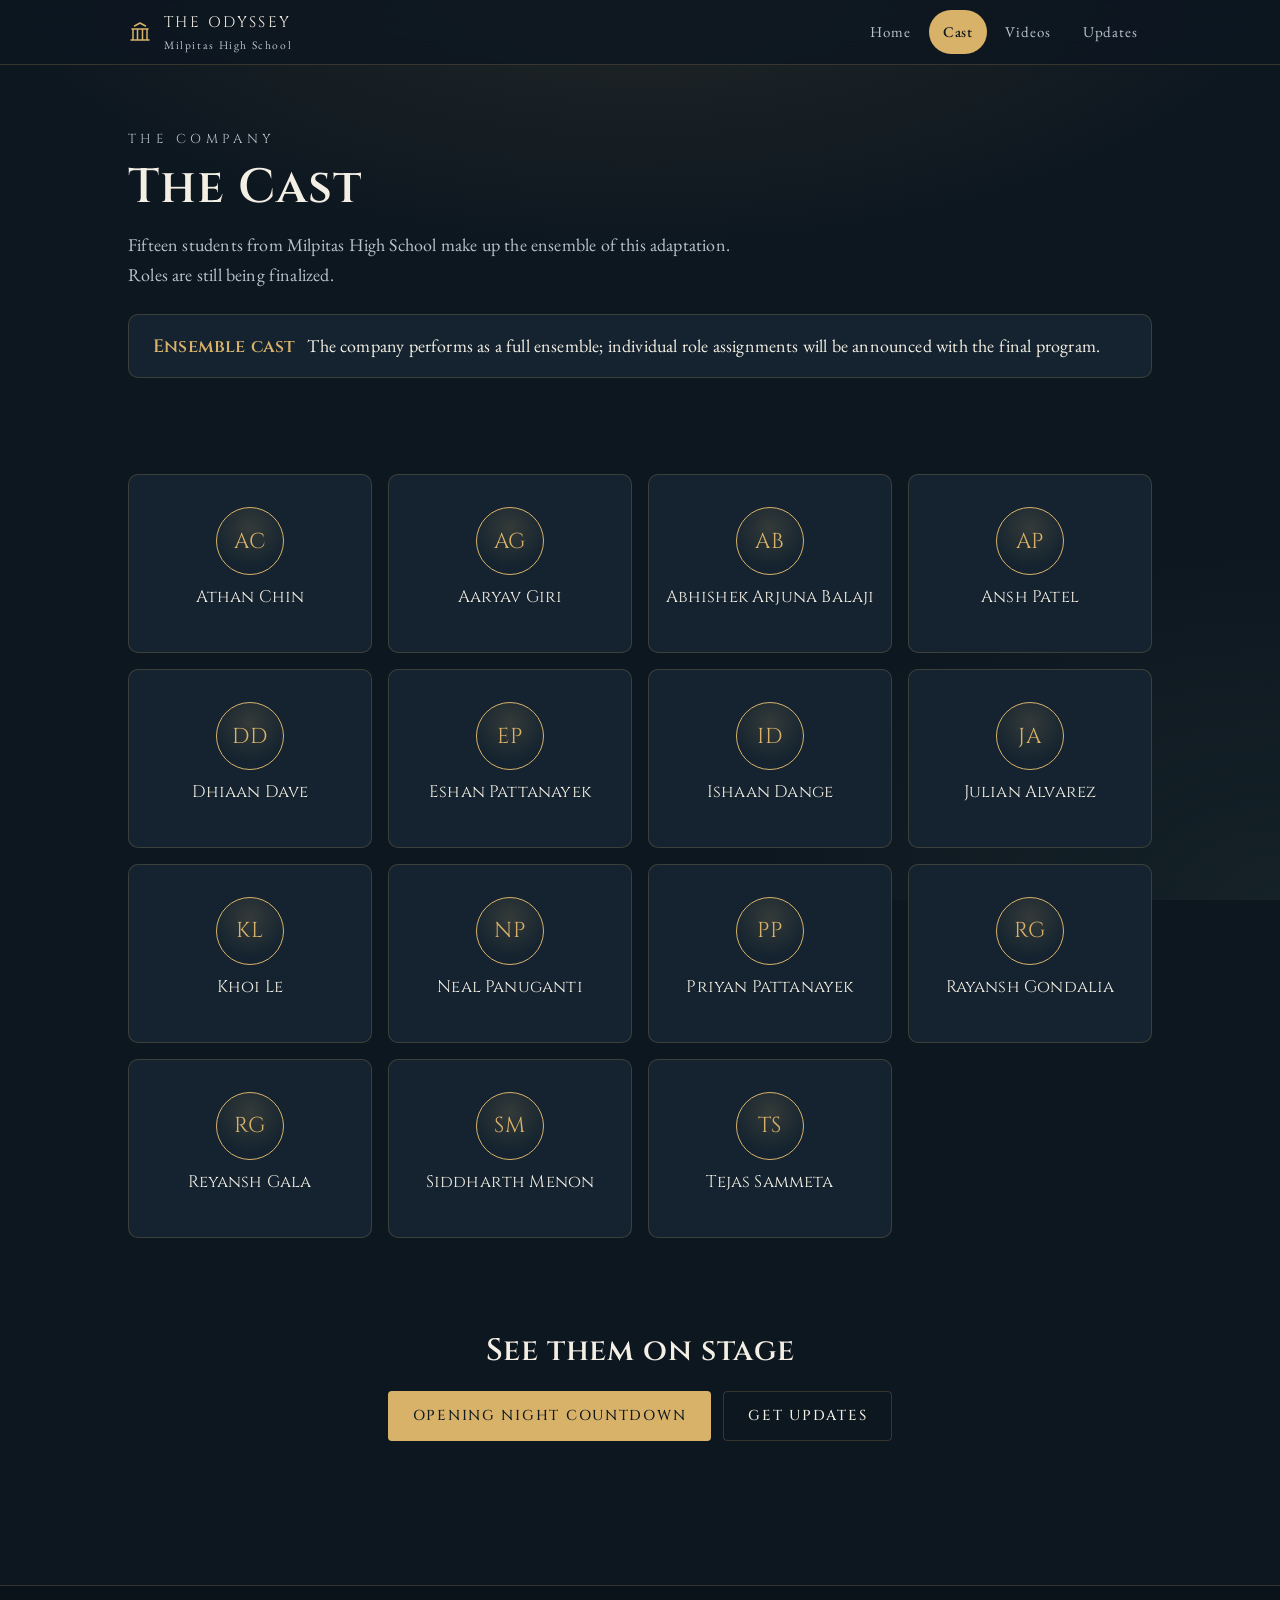
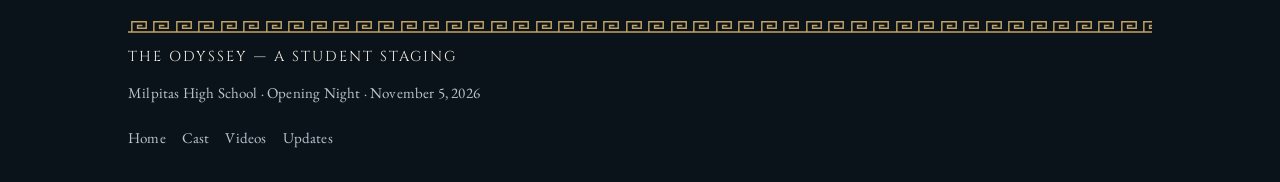
==== cast.html @ 6836c72c "added code" ====
<!DOCTYPE html>
<html lang="en">
<head>
  <meta charset="UTF-8">
  <meta name="viewport" content="width=device-width, initial-scale=1">
  <title>The Cast — The Odyssey | Milpitas High School</title>
  <meta name="description" content="The fifteen performers in the Milpitas High School student staging of the Odyssey.">
  <link rel="preconnect" href="https://fonts.googleapis.com">
  <link rel="preconnect" href="https://fonts.gstatic.com" crossorigin>
  <link href="https://fonts.googleapis.com/css2?family=Cinzel:wght@500;600;700&family=EB+Garamond:ital,wght@0,400;0,500;0,600;1,400&display=swap" rel="stylesheet">
  <link rel="stylesheet" href="assets/styles.css">
</head>
<body>
  <a class="skip-link" href="#main">Skip to content</a>

  <header class="site-header">
    <div class="wrap inner">
      <a class="brand" href="index.html">
        <svg class="brand__mark" width="24" height="24" viewBox="0 0 24 24" fill="none" stroke="currentColor" stroke-width="1.5" stroke-linecap="round" stroke-linejoin="round" aria-hidden="true">
          <path d="M3 20h18M5 20V9M9.5 20V9M14.5 20V9M19 20V9M4 9h16M6.5 6 12 3l5.5 3"/>
        </svg>
        <span class="brand__text">The Odyssey<small>Milpitas High School</small></span>
      </a>
      <button class="nav-toggle" type="button" aria-expanded="false" aria-controls="primary-nav" aria-label="Toggle navigation menu">
        <svg width="22" height="22" viewBox="0 0 24 24" fill="none" stroke="currentColor" stroke-width="1.8" stroke-linecap="round" aria-hidden="true">
          <path d="M4 7h16M4 12h16M4 17h16"/>
        </svg>
      </button>
      <nav class="site-nav" id="primary-nav" aria-label="Primary">
        <a href="index.html">Home</a>
        <a href="cast.html" aria-current="page">Cast</a>
        <a href="videos.html">Videos</a>
        <a href="updates.html">Updates</a>
      </nav>
    </div>
  </header>

  <main id="main">
    <section class="section section--tight">
      <div class="wrap" style="display:grid;gap:24px;">
        <div class="section-head reveal">
          <p class="eyebrow">The company</p>
          <h2>The Cast</h2>
          <p>Fifteen students from Milpitas High School make up the ensemble of this adaptation. Roles are still being finalized.</p>
        </div>
        <div class="cast-note reveal" role="note">
          <strong>Ensemble cast</strong>
          <span>The company performs as a full ensemble; individual role assignments will be announced with the final program.</span>
        </div>
      </div>
    </section>

    <section class="section section--tight" aria-label="Cast members">
      <div class="wrap">
        <ul class="cast-grid" style="list-style:none;margin:0;padding:0;">
          <li class="cast-card reveal" style="--i:0">
            <span class="monogram" aria-hidden="true">AC</span>
            <span class="cast-card__name">Athan Chin</span>
            <span class="cast-card__role"></span>
          </li>
          <li class="cast-card reveal" style="--i:1">
            <span class="monogram" aria-hidden="true">AG</span>
            <span class="cast-card__name">Aaryav Giri</span>
            <span class="cast-card__role"></span>
          </li>
          <li class="cast-card reveal" style="--i:2">
            <span class="monogram" aria-hidden="true">AB</span>
            <span class="cast-card__name">Abhishek Arjuna Balaji</span>
            <span class="cast-card__role"></span>
          </li>
          <li class="cast-card reveal" style="--i:3">
            <span class="monogram" aria-hidden="true">AP</span>
            <span class="cast-card__name">Ansh Patel</span>
            <span class="cast-card__role"></span>
          </li>
          <li class="cast-card reveal" style="--i:0">
            <span class="monogram" aria-hidden="true">DD</span>
            <span class="cast-card__name">Dhiaan Dave</span>
            <span class="cast-card__role"></span>
          </li>
          <li class="cast-card reveal" style="--i:1">
            <span class="monogram" aria-hidden="true">EP</span>
            <span class="cast-card__name">Eshan Pattanayek</span>
            <span class="cast-card__role"></span>
          </li>
          <li class="cast-card reveal" style="--i:2">
            <span class="monogram" aria-hidden="true">ID</span>
            <span class="cast-card__name">Ishaan Dange</span>
            <span class="cast-card__role"></span>
          </li>
          <li class="cast-card reveal" style="--i:3">
            <span class="monogram" aria-hidden="true">JA</span>
            <span class="cast-card__name">Julian Alvarez</span>
            <span class="cast-card__role"></span>
          </li>
          <li class="cast-card reveal" style="--i:0">
            <span class="monogram" aria-hidden="true">KL</span>
            <span class="cast-card__name">Khoi Le</span>
            <span class="cast-card__role"></span>
          </li>
          <li class="cast-card reveal" style="--i:1">
            <span class="monogram" aria-hidden="true">NP</span>
            <span class="cast-card__name">Neal Panuganti</span>
            <span class="cast-card__role"></span>
          </li>
          <li class="cast-card reveal" style="--i:2">
            <span class="monogram" aria-hidden="true">PP</span>
            <span class="cast-card__name">Priyan Pattanayek</span>
            <span class="cast-card__role"></span>
          </li>
          <li class="cast-card reveal" style="--i:3">
            <span class="monogram" aria-hidden="true">RG</span>
            <span class="cast-card__name">Rayansh Gondalia</span>
            <span class="cast-card__role"></span>
          </li>
          <li class="cast-card reveal" style="--i:0">
            <span class="monogram" aria-hidden="true">RG</span>
            <span class="cast-card__name">Reyansh Gala</span>
            <span class="cast-card__role"></span>
          </li>
          <li class="cast-card reveal" style="--i:1">
            <span class="monogram" aria-hidden="true">SM</span>
            <span class="cast-card__name">Siddharth Menon</span>
            <span class="cast-card__role"></span>
          </li>
          <li class="cast-card reveal" style="--i:2">
            <span class="monogram" aria-hidden="true">TS</span>
            <span class="cast-card__name">Tejas Sammeta</span>
            <span class="cast-card__role"></span>
          </li>
        </ul>
      </div>
    </section>

    <section class="section section--tight">
      <div class="wrap" style="display:grid;gap:24px;justify-items:center;text-align:center;">
        <h2 class="reveal" style="font-size:var(--fs-h3)">See them on stage</h2>
        <div class="btn-row reveal" style="justify-content:center;--i:1">
          <a class="btn btn--primary" href="index.html#countdown-heading">Opening Night Countdown</a>
          <a class="btn btn--ghost" href="updates.html">Get Updates</a>
        </div>
      </div>
    </section>
  </main>

  <footer class="site-footer">
    <div class="wrap inner">
      <div class="meander" aria-hidden="true"></div>
      <p class="foot-brand">The Odyssey &mdash; A Student Staging</p>
      <p class="foot-meta">Milpitas High School &middot; Opening Night &middot; November 5, 2026</p>
      <nav class="foot-nav" aria-label="Footer">
        <a href="index.html">Home</a>
        <a href="cast.html">Cast</a>
        <a href="videos.html">Videos</a>
        <a href="updates.html">Updates</a>
      </nav>
    </div>
  </footer>

  <script src="assets/main.js"></script>
</body>
</html>
---- assets/styles.css ----
/* OD-LAYOUT-PRIMITIVES v1 — structure only: display, flex/grid, overflow, wrapping, ratio.
   Put this @layer first; product CSS outside the layer always wins. */
@layer od-layout {
  :where(.od-stack,.od-row,.od-row-top,.od-cluster,.od-grid,.od-field,.od-stat,.od-cell,.od-tile) > :where(*) { min-width: 0; }

  /* containers */
  .od-stack   { display: flex; flex-direction: column; gap: var(--od-gap, 8px); }
  .od-row     { display: flex; align-items: center; gap: var(--od-gap, 8px); }
  .od-row-top { display: flex; align-items: flex-start; gap: var(--od-gap, 8px); }
  .od-cluster { display: flex; flex-wrap: wrap; align-items: center; gap: var(--od-gap, 8px); }
  .od-fill    { flex: 1 1 0; min-width: 0; }
  .od-fixed   { flex: none; }
  .od-grid    { display: grid; gap: var(--od-gap, 12px); grid-template-columns: repeat(var(--od-cols, 3), minmax(0, 1fr)); }

  /* stacked information: each piece is its own line — never sibling inline spans */
  .od-stat, .od-field, .od-cell { display: grid; gap: var(--od-gap, 2px); }
  :where(.od-stat,.od-field,.od-cell) > :where(*) { display: block; }
  .od-tile { display: grid; grid-template-rows: auto 1fr; }
  :where(.od-tile) > :where(*) { display: block; }

  /* media keeps its intrinsic ratio by default; never a distorted or cropped
     cover by accident. height:auto lets the ratio win over an <img height="…">
     attribute. Cropping to a uniform box is an explicit opt-in: set --od-ratio
     AND add .od-media-cover together (per the core rule, only where a crop is
     deliberate — tile thumbs, decorative fills — never on full-frame content). */
  .od-media { display: block; width: 100%; height: auto; aspect-ratio: var(--od-ratio, auto); }
  .od-media-cover { object-fit: cover; }

  /* data text only — authored copy is rewritten to its budget instead */
  .od-truncate { display: block; max-width: 100%; overflow: hidden; white-space: nowrap; text-overflow: ellipsis; }
  .od-clamp-2, .od-clamp-3 { display: -webkit-box; -webkit-box-orient: vertical; overflow: hidden; overflow-wrap: anywhere; }
  .od-clamp-2 { -webkit-line-clamp: 2; }
  .od-clamp-3 { -webkit-line-clamp: 3; }
  .od-lines-2 { min-height: calc(2 * 1.4em); }   /* block-level reservation for a shared baseline */
  .od-nowrap  { white-space: nowrap; }           /* 数字+单位 · 价格+起 · 日期+星期 */
  .od-keep    { word-break: keep-all; overflow-wrap: anywhere; } /* CJK labels break at spaces / <wbr> first */

  /* screen skeleton (optional): bars take their own space, the middle scrolls — no padding guessed for chrome */
  .od-screen { display: grid; grid-template-rows: auto minmax(0, 1fr) auto; height: 100%; }
  .od-scroll { overflow-y: auto; overscroll-behavior: contain; min-height: 0; }

  /* horizontal rail: the next item peeks at the edge; trailing room survives overflow */
  .od-rail { display: flex; gap: var(--od-gap, 8px); overflow-x: auto; scroll-snap-type: x proximity; scrollbar-width: none;
             padding-inline: var(--od-rail-pad, 16px); scroll-padding-inline: var(--od-rail-pad, 16px); }
  .od-rail::-webkit-scrollbar { display: none; }
  :where(.od-rail) > :where(*) { flex: none; scroll-snap-align: start; }
  :where(.od-rail) > :where(:last-child) { margin-inline-end: var(--od-rail-pad, 16px); }

  .od-spacer { flex: none; visibility: hidden; pointer-events: none; }
  .od-touch  { min-width: 44px; min-height: 44px; }
}
/* /OD-LAYOUT-PRIMITIVES v1 */

/* ============================================================
   The Odyssey — student staging at Milpitas High School
   Design system: dark theatrical Aegean ground, marble text,
   oxidized-bronze accents, classical serif type.
   ============================================================ */

:root {
  /* color */
  --ground: #0d1720;
  --ground-deep: #0a121a;
  --surface: #14232f;
  --surface-2: #1b2f3d;
  --line: rgba(217, 178, 106, 0.20);
  --line-soft: rgba(244, 239, 228, 0.10);
  --marble: #f4efe4;
  --muted: #b9c3cc;
  --bronze: #d9b26a;
  --bronze-2: #c98a4b;
  --laurel: #7fb08a;

  /* type */
  --ff-display: 'Cinzel', 'Trajan Pro', Georgia, 'Times New Roman', serif;
  --ff-body: 'EB Garamond', Georgia, 'Times New Roman', serif;
  --fs-kicker: 0.8125rem;
  --fs-small: 0.9375rem;
  --fs-body: 1.125rem;      /* 18px */
  --fs-lead: clamp(1.25rem, 1.6vw, 1.5rem);
  --fs-h3: clamp(1.5rem, 2.4vw, 2rem);
  --fs-h2: clamp(2rem, 4vw, 3rem);
  --fs-display: clamp(3.25rem, 13vw, 7.5rem);

  /* spacing */
  --space-1: 4px;
  --space-2: 8px;
  --space-3: 12px;
  --space-4: 16px;
  --space-5: 24px;
  --space-6: 32px;
  --space-7: 48px;
  --space-8: 64px;
  --space-9: 96px;
  --pad-x: clamp(16px, 5vw, 48px);
  --maxw: 1120px;
  --maxw-text: 68ch;

  /* shape */
  --radius-sm: 4px;
  --radius: 10px;
  --radius-lg: 16px;
  --shadow-1: 0 1px 0 rgba(0, 0, 0, 0.35), 0 18px 40px -24px rgba(0, 0, 0, 0.85);
  --shadow-glow: 0 0 0 1px var(--line), 0 24px 60px -30px rgba(217, 178, 106, 0.35);

  /* motion */
  --t-fast: 160ms;
  --t: 220ms;
  --t-slow: 320ms;
  --ease-out: cubic-bezier(0.22, 1, 0.36, 1);
  --ease-in: cubic-bezier(0.55, 0, 1, 0.45);
}

*,
*::before,
*::after { box-sizing: border-box; }

html { -webkit-text-size-adjust: 100%; scroll-behavior: smooth; }

body {
  margin: 0;
  min-height: 100vh;
  color: var(--marble);
  background-color: var(--ground);
  background-image:
    radial-gradient(1100px 520px at 50% -8%, rgba(217, 178, 106, 0.12), transparent 62%),
    radial-gradient(900px 600px at 100% 100%, rgba(127, 176, 138, 0.07), transparent 60%);
  background-attachment: fixed;
  font-family: var(--ff-body);
  font-size: var(--fs-body);
  line-height: 1.65;
  letter-spacing: 0.01em;
  text-rendering: optimizeLegibility;
  -webkit-font-smoothing: antialiased;
}

h1, h2, h3, h4 {
  font-family: var(--ff-display);
  font-weight: 600;
  line-height: 1.08;
  letter-spacing: 0.02em;
  margin: 0;
}

p { margin: 0; }

a { color: var(--bronze); text-decoration-thickness: 1px; text-underline-offset: 3px; }

img, svg { display: block; max-width: 100%; }

::selection { background: rgba(217, 178, 106, 0.28); color: var(--marble); }

:where(a, button, [tabindex]):focus-visible {
  outline: 2px solid var(--bronze);
  outline-offset: 3px;
  border-radius: var(--radius-sm);
}

.skip-link {
  position: absolute;
  left: 16px;
  top: -60px;
  z-index: 100;
  padding: 10px 16px;
  background: var(--bronze);
  color: var(--ground);
  border-radius: var(--radius-sm);
  font-family: var(--ff-display);
  text-decoration: none;
  transition: top var(--t-fast) var(--ease-out);
}
.skip-link:focus { top: 12px; }

/* ---------- Greek key frieze ---------- */
.meander {
  height: 15px;
  background-image: url("data:image/svg+xml,%3Csvg xmlns='http://www.w3.org/2000/svg' width='24' height='16' viewBox='0 0 24 16'%3E%3Cpath d='M0 15H24M4 15V4H19V11H10V8H15' fill='none' stroke='%23d9b26a' stroke-width='1.5'/%3E%3C/svg%3E");
  background-repeat: repeat-x;
  background-size: auto 15px;
  opacity: 0.9;
}

/* ---------- layout wrappers ---------- */
.wrap {
  width: 100%;
  max-width: var(--maxw);
  margin-inline: auto;
  padding-inline: var(--pad-x);
}

.section { padding-block: clamp(40px, 7vw, var(--space-9)); }
.section--tight { padding-block: clamp(32px, 5vw, var(--space-7)); }

.eyebrow {
  font-family: var(--ff-display);
  font-size: var(--fs-kicker);
  letter-spacing: 0.34em;
  text-transform: uppercase;
  color: var(--bronze);
}

.lead { font-size: var(--fs-lead); color: var(--muted); max-width: var(--maxw-text); }

.section-head { max-width: var(--maxw-text); }
.section-head h2 { font-size: var(--fs-h2); margin-top: var(--space-3); }
.section-head p { margin-top: var(--space-4); color: var(--muted); }

/* ---------- header ---------- */
.site-header {
  position: sticky;
  top: 0;
  z-index: 60;
  background: rgba(13, 23, 32, 0.82);
  -webkit-backdrop-filter: blur(12px);
  backdrop-filter: blur(12px);
  border-bottom: 1px solid var(--line);
}
.site-header .inner {
  display: flex;
  align-items: center;
  gap: var(--space-4);
  min-height: 64px;
}
.brand {
  display: inline-flex;
  align-items: center;
  gap: var(--space-3);
  color: var(--marble);
  text-decoration: none;
  font-family: var(--ff-display);
  font-size: 0.95rem;
  letter-spacing: 0.16em;
  text-transform: uppercase;
}
.brand__mark { color: var(--bronze); flex: none; }
.brand__text { display: grid; }
.brand__text small {
  display: block;
  font-family: var(--ff-body);
  font-size: 0.72rem;
  letter-spacing: 0.14em;
  text-transform: none;
  color: var(--muted);
}

.site-nav { display: flex; align-items: center; gap: var(--space-1); margin-left: auto; }
.site-nav a {
  display: inline-block;
  padding: 10px 14px;
  border-radius: 999px;
  color: var(--muted);
  text-decoration: none;
  font-size: var(--fs-small);
  letter-spacing: 0.06em;
  transition: color var(--t-fast) var(--ease-out), background-color var(--t-fast) var(--ease-out);
}
@media (hover: hover) {
  .site-nav a:hover { color: var(--marble); background: rgba(244, 239, 228, 0.07); }
}
.site-nav a[aria-current="page"] { color: var(--ground); background: var(--bronze); font-weight: 500; }

.nav-toggle {
  display: none;
  margin-left: auto;
  width: 44px;
  height: 44px;
  align-items: center;
  justify-content: center;
  padding: 0;
  background: transparent;
  border: 1px solid var(--line);
  border-radius: var(--radius-sm);
  color: var(--marble);
  cursor: pointer;
}
.nav-toggle svg { pointer-events: none; }

@media (max-width: 760px) {
  .nav-toggle { display: inline-flex; }
  .site-nav {
    position: absolute;
    left: 0;
    right: 0;
    top: 100%;
    margin-left: 0;
    flex-direction: column;
    align-items: stretch;
    gap: 0;
    padding: var(--space-2) var(--pad-x) var(--space-4);
    background: rgba(13, 23, 32, 0.98);
    border-bottom: 1px solid var(--line);
    transform-origin: top;
    display: none;
  }
  .site-nav.is-open { display: flex; }
  .site-nav a { padding: 14px 12px; border-radius: var(--radius-sm); font-size: var(--fs-body); }
  .site-nav a[aria-current="page"] { border-radius: var(--radius-sm); }
}

/* ---------- buttons ---------- */
.btn {
  display: inline-flex;
  align-items: center;
  justify-content: center;
  gap: var(--space-2);
  min-height: 48px;
  padding: 12px 24px;
  border-radius: var(--radius-sm);
  border: 1px solid transparent;
  font-family: var(--ff-display);
  font-size: 0.9rem;
  font-weight: 500;
  letter-spacing: 0.12em;
  text-transform: uppercase;
  text-decoration: none;
  cursor: pointer;
  transition: transform var(--t-fast) var(--ease-out), background-color var(--t-fast) var(--ease-out),
              border-color var(--t-fast) var(--ease-out), color var(--t-fast) var(--ease-out);
}
.btn--primary { background: var(--bronze); color: #101a20; }
.btn--ghost { background: transparent; color: var(--marble); border-color: var(--line); }
@media (hover: hover) {
  .btn:hover { transform: translateY(-2px); }
  .btn--primary:hover { background: #e6c483; }
  .btn--ghost:hover { border-color: var(--bronze); color: var(--bronze); }
}
.btn:active { transform: translateY(0); }

.btn-row { display: flex; flex-wrap: wrap; gap: var(--space-3); }

/* ---------- hero ---------- */
.hero { position: relative; overflow: hidden; text-align: center; padding-block: clamp(40px, 8vw, 96px) clamp(32px, 6vw, 64px); }
.hero__inner { display: grid; gap: var(--space-5); justify-items: center; max-width: 920px; margin-inline: auto; }
.hero h1 {
  font-size: var(--fs-display);
  line-height: 0.92;
  letter-spacing: 0.04em;
  background: linear-gradient(180deg, var(--marble) 30%, #cdb98a 100%);
  -webkit-background-clip: text;
  background-clip: text;
  color: transparent;
  text-wrap: balance;
}
.hero__tagline { font-size: var(--fs-lead); color: var(--muted); max-width: 46ch; }
.hero__rule { width: min(520px, 80%); height: 15px; margin-block: var(--space-2); }
.hero__laurel { color: var(--bronze); display: flex; justify-content: center; gap: var(--space-4); }

/* ---------- countdown ---------- */
.countdown {
  display: grid;
  grid-template-columns: repeat(4, minmax(0, 1fr));
  gap: var(--space-2);
  width: min(640px, 100%);
  margin-inline: auto;
  padding: var(--space-4);
  border: 1px solid var(--line);
  border-radius: var(--radius);
  background: linear-gradient(180deg, rgba(27, 47, 61, 0.75), rgba(20, 35, 47, 0.6));
  box-shadow: var(--shadow-1);
}
.cd-unit { display: grid; gap: var(--space-1); padding: var(--space-2) 0; }
.cd-unit + .cd-unit { border-left: 1px solid var(--line-soft); }
.cd-value {
  font-family: var(--ff-display);
  font-size: clamp(1.9rem, 5.5vw, 2.9rem);
  font-weight: 600;
  color: var(--marble);
  font-variant-numeric: tabular-nums;
}
.cd-label {
  font-size: 0.75rem;
  letter-spacing: 0.22em;
  text-transform: uppercase;
  color: var(--bronze);
}
.countdown__caption { margin-top: var(--space-4); color: var(--muted); font-size: var(--fs-small); }
.countdown.is-live .cd-value { color: var(--laurel); }

/* ---------- quick links ---------- */
.link-grid { display: grid; grid-template-columns: repeat(3, minmax(0, 1fr)); gap: var(--space-4); }
.link-card {
  display: grid;
  gap: var(--space-3);
  align-content: start;
  padding: var(--space-5);
  border: 1px solid var(--line);
  border-radius: var(--radius);
  background: var(--surface);
  color: var(--marble);
  text-decoration: none;
  transition: transform var(--t) var(--ease-out), border-color var(--t) var(--ease-out), background-color var(--t) var(--ease-out);
}
.link-card__icon { color: var(--bronze); }
.link-card h3 { font-size: 1.25rem; }
.link-card p { color: var(--muted); font-size: var(--fs-small); }
.link-card__more { color: var(--bronze); font-family: var(--ff-display); font-size: 0.8rem; letter-spacing: 0.16em; text-transform: uppercase; }
@media (hover: hover) {
  .link-card:hover { transform: translateY(-4px); border-color: var(--bronze); background: var(--surface-2); }
}

/* ---------- cast ---------- */
.cast-grid { display: grid; grid-template-columns: repeat(auto-fill, minmax(200px, 1fr)); gap: var(--space-4); }
.cast-card {
  display: grid;
  justify-items: center;
  gap: var(--space-3);
  padding: var(--space-6) var(--space-4);
  border: 1px solid var(--line);
  border-radius: var(--radius);
  background: var(--surface);
  text-align: center;
  transition: transform var(--t) var(--ease-out), border-color var(--t) var(--ease-out);
}
@media (hover: hover) {
  .cast-card:hover { transform: translateY(-4px); border-color: var(--bronze); }
}
.monogram {
  display: grid;
  place-items: center;
  width: 68px;
  height: 68px;
  border-radius: 50%;
  border: 1px solid var(--bronze);
  color: var(--bronze);
  font-family: var(--ff-display);
  font-size: 1.35rem;
  letter-spacing: 0.04em;
  background: radial-gradient(circle at 50% 30%, rgba(217, 178, 106, 0.16), transparent 70%);
}
.cast-card__name { font-family: var(--ff-display); font-size: 1.05rem; line-height: 1.25; }
.cast-card__role { color: var(--muted); font-size: var(--fs-small); letter-spacing: 0.04em; }

.cast-note {
  display: flex;
  flex-wrap: wrap;
  align-items: baseline;
  gap: var(--space-3);
  padding: var(--space-4) var(--space-5);
  border: 1px solid var(--line);
  border-radius: var(--radius);
  background: var(--surface);
}
.cast-note strong { font-family: var(--ff-display); color: var(--bronze); font-weight: 600; }

/* ---------- videos ---------- */
.feature-video {
  position: relative;
  aspect-ratio: 16 / 9;
  border: 1px solid var(--line);
  border-radius: var(--radius);
  background:
    radial-gradient(120% 100% at 50% 0%, rgba(217, 178, 106, 0.13), transparent 62%),
    var(--ground-deep);
  display: grid;
  place-items: center;
  text-align: center;
  overflow: hidden;
}
.feature-video__inner { display: grid; gap: var(--space-3); justify-items: center; padding: var(--space-6); }
.play-ring {
  display: grid;
  place-items: center;
  width: 76px;
  height: 76px;
  border-radius: 50%;
  border: 1px solid var(--bronze);
  color: var(--bronze);
  background: rgba(13, 23, 32, 0.55);
}
.video-grid { display: grid; grid-template-columns: repeat(3, minmax(0, 1fr)); gap: var(--space-4); margin-top: var(--space-5); }
.video-card {
  display: grid;
  gap: var(--space-3);
  padding: var(--space-4);
  border: 1px solid var(--line);
  border-radius: var(--radius);
  background: var(--surface);
}
.video-card__thumb {
  position: relative;
  aspect-ratio: 16 / 9;
  border-radius: var(--radius-sm);
  background: var(--ground-deep);
  border: 1px solid var(--line-soft);
  display: grid;
  place-items: center;
  color: var(--bronze);
}
.video-card h3 { font-size: 1.1rem; }
.video-card p { color: var(--muted); font-size: var(--fs-small); }
.tag {
  display: inline-block;
  padding: 3px 10px;
  border: 1px solid var(--line);
  border-radius: 999px;
  font-size: 0.72rem;
  letter-spacing: 0.16em;
  text-transform: uppercase;
  color: var(--bronze);
}

/* ---------- updates ---------- */
.update-feed { display: grid; gap: var(--space-4); }
.update {
  display: grid;
  gap: var(--space-3);
  padding: var(--space-5);
  border: 1px solid var(--line);
  border-left: 2px solid var(--bronze);
  border-radius: var(--radius);
  background: var(--surface);
}
.update__meta { display: flex; flex-wrap: wrap; align-items: center; gap: var(--space-3); color: var(--muted); font-size: var(--fs-small); }
.update h3 { font-size: var(--fs-h3); }
.update p { color: var(--muted); max-width: var(--maxw-text); }
.update--empty { border-left-style: dashed; opacity: 0.9; }

/* ---------- footer ---------- */
.site-footer { margin-top: var(--space-9); border-top: 1px solid var(--line); background: var(--ground-deep); }
.site-footer .inner { display: grid; gap: var(--space-3); padding-block: var(--space-6); }
.foot-brand { font-family: var(--ff-display); letter-spacing: 0.14em; text-transform: uppercase; font-size: 0.9rem; }
.foot-meta { color: var(--muted); font-size: var(--fs-small); }
.foot-nav { display: flex; flex-wrap: wrap; gap: var(--space-4); margin-top: var(--space-2); }
.foot-nav a { color: var(--muted); text-decoration: none; font-size: var(--fs-small); }
@media (hover: hover) { .foot-nav a:hover { color: var(--bronze); } }

/* ---------- reveal ---------- */
.reveal { opacity: 0; transform: translateY(16px); transition: opacity var(--t-slow) var(--ease-out), transform var(--t-slow) var(--ease-out); }
.reveal.is-visible { opacity: 1; transform: none; }
.reveal[style*="--i"] { transition-delay: calc(var(--i) * 40ms); }

@media (prefers-reduced-motion: reduce) {
  html { scroll-behavior: auto; }
  .reveal { opacity: 1; transform: none; transition: none; }
  *, *::before, *::after { animation-duration: 0.001ms !important; transition-duration: 0.001ms !important; }
}

/* ---------- responsive ---------- */
@media (max-width: 900px) {
  .link-grid { grid-template-columns: 1fr; }
  .video-grid { grid-template-columns: 1fr; }
}
@media (max-width: 560px) {
  .countdown { grid-template-columns: repeat(2, minmax(0, 1fr)); gap: var(--space-2); }
  .cd-unit:nth-child(3) { border-left: none; }
  .cast-grid { grid-template-columns: repeat(2, minmax(0, 1fr)); }
  .hero__tagline { font-size: var(--fs-body); }
}
@media (max-width: 380px) {
  .cast-grid { grid-template-columns: 1fr; }
}
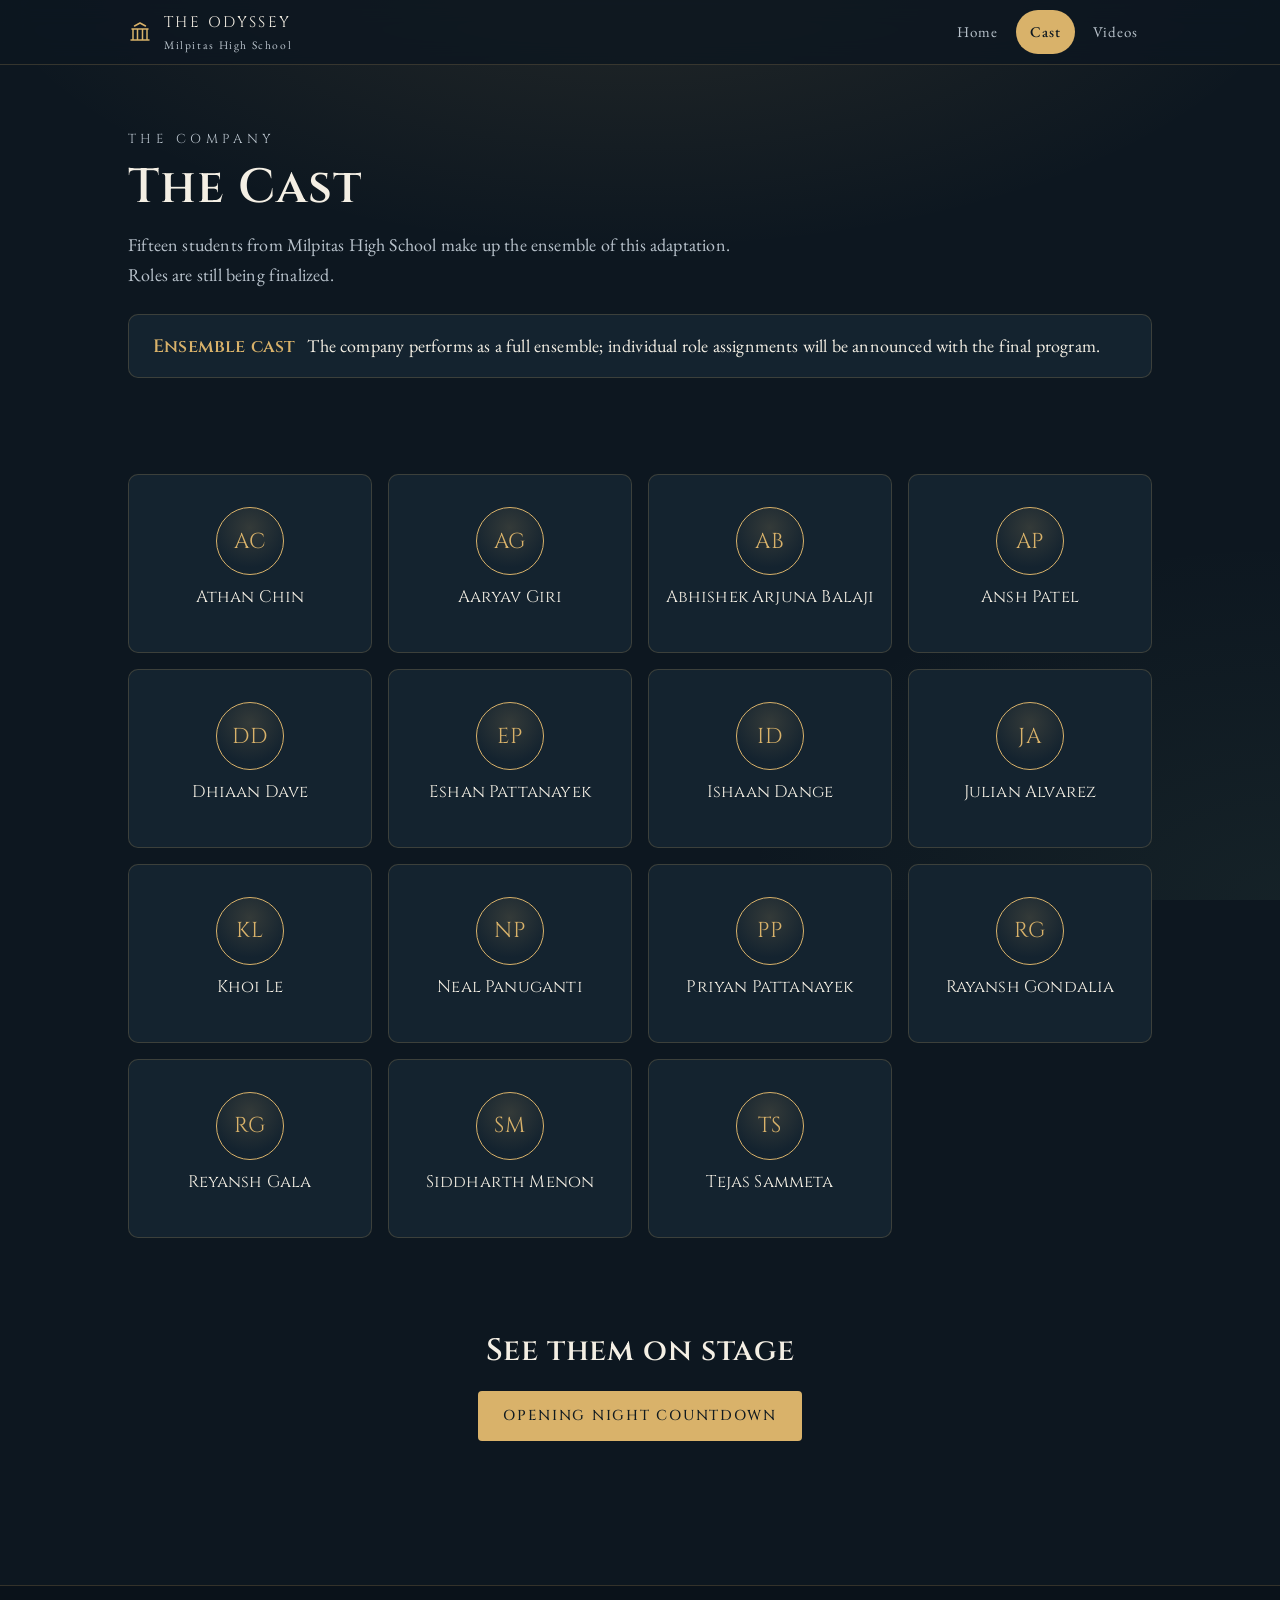
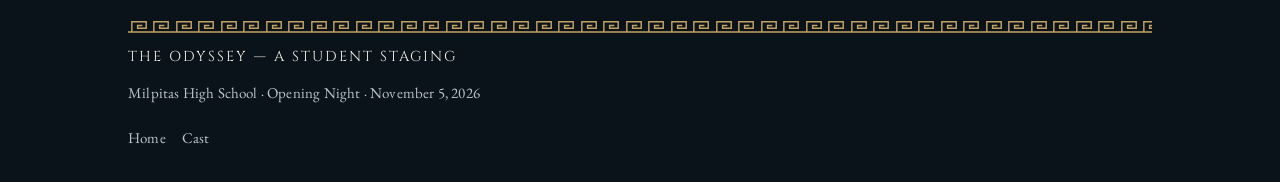
==== commit a06f0274: "removed videos and updates" ====
--- a/cast.html
+++ b/cast.html
@@ -30,7 +30,6 @@
         <a href="index.html">Home</a>
         <a href="cast.html" aria-current="page">Cast</a>
         <a href="videos.html">Videos</a>
-        <a href="updates.html">Updates</a>
       </nav>
     </div>
   </header>
@@ -137,7 +136,6 @@
         <h2 class="reveal" style="font-size:var(--fs-h3)">See them on stage</h2>
         <div class="btn-row reveal" style="justify-content:center;--i:1">
           <a class="btn btn--primary" href="index.html#countdown-heading">Opening Night Countdown</a>
-          <a class="btn btn--ghost" href="updates.html">Get Updates</a>
         </div>
       </div>
     </section>
@@ -151,8 +149,6 @@
       <nav class="foot-nav" aria-label="Footer">
         <a href="index.html">Home</a>
         <a href="cast.html">Cast</a>
-        <a href="videos.html">Videos</a>
-        <a href="updates.html">Updates</a>
       </nav>
     </div>
   </footer>
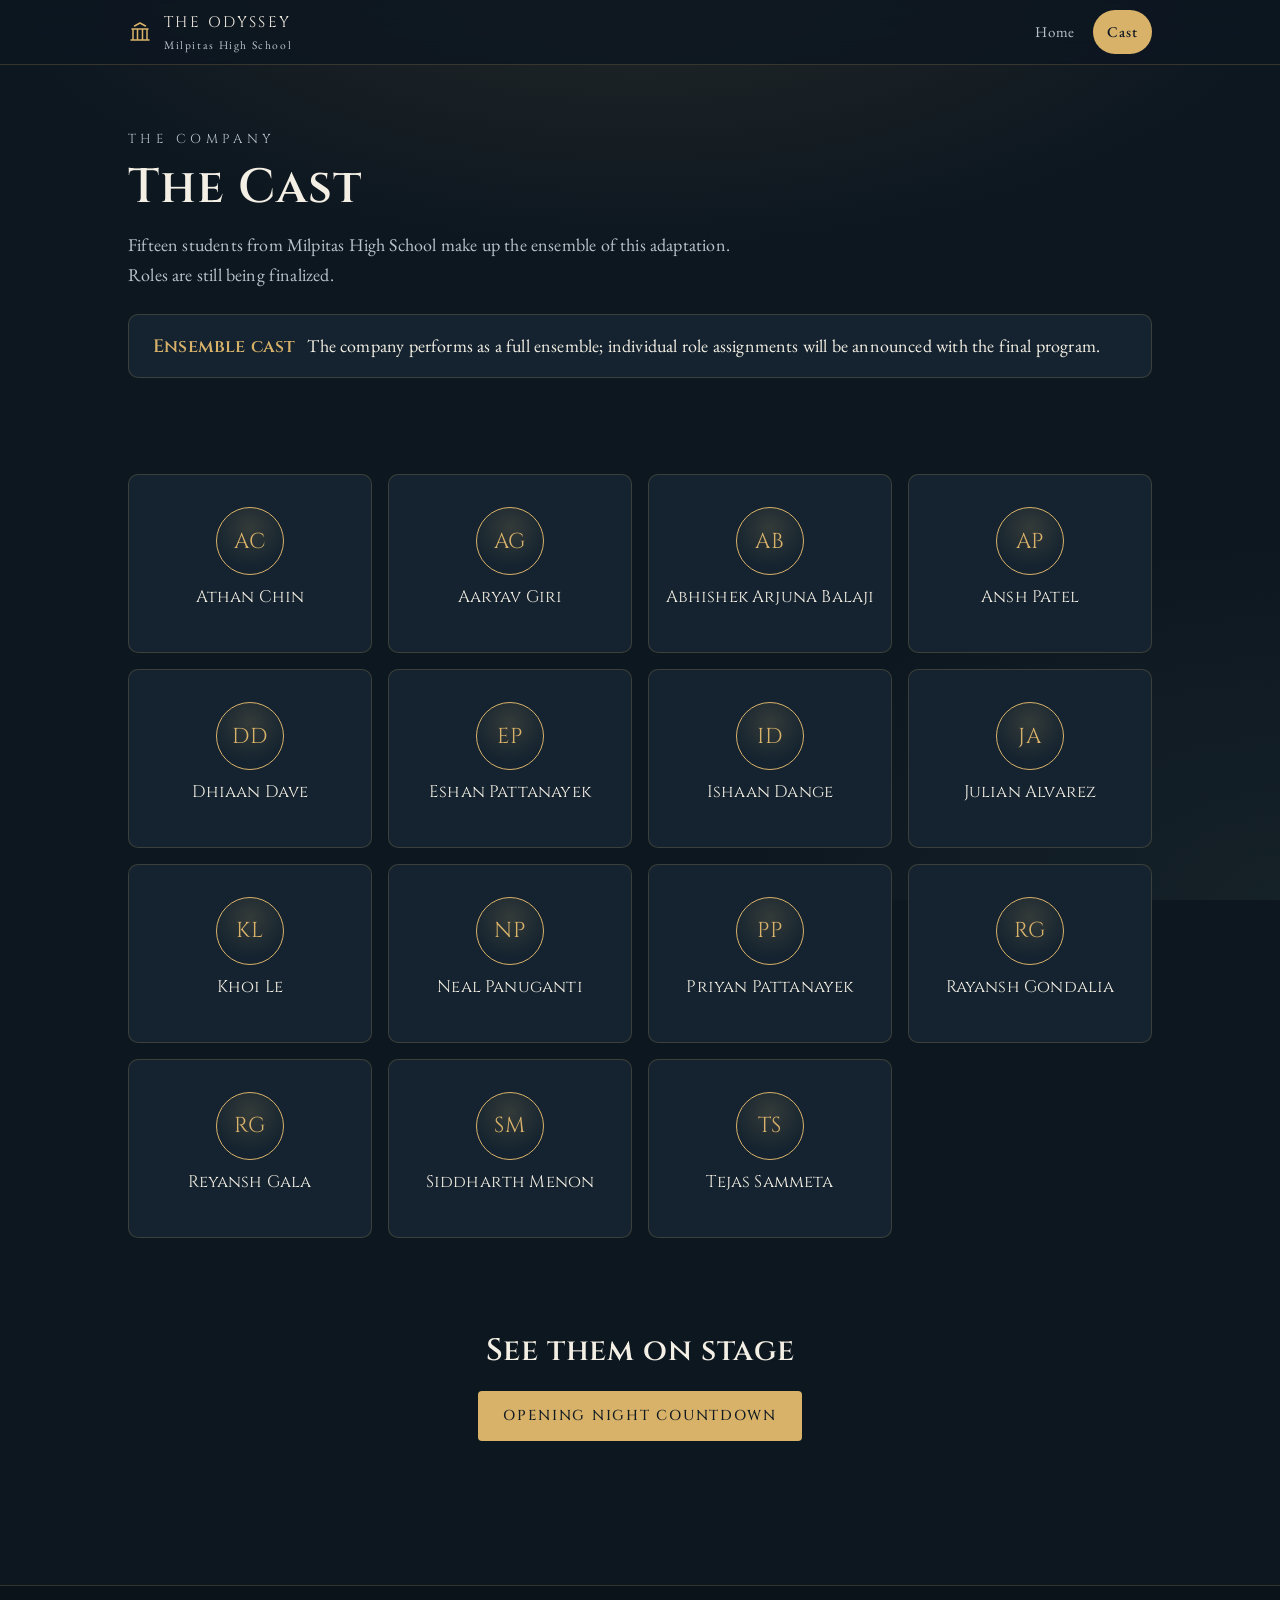
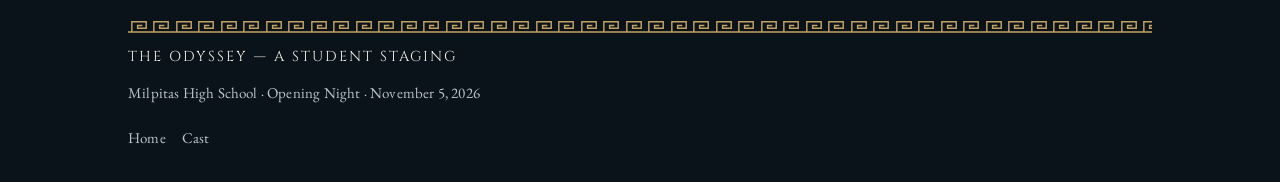
==== commit 1d4f9d6b: "videos -" ====
--- a/cast.html
+++ b/cast.html
@@ -29,7 +29,6 @@
       <nav class="site-nav" id="primary-nav" aria-label="Primary">
         <a href="index.html">Home</a>
         <a href="cast.html" aria-current="page">Cast</a>
-        <a href="videos.html">Videos</a>
       </nav>
     </div>
   </header>
